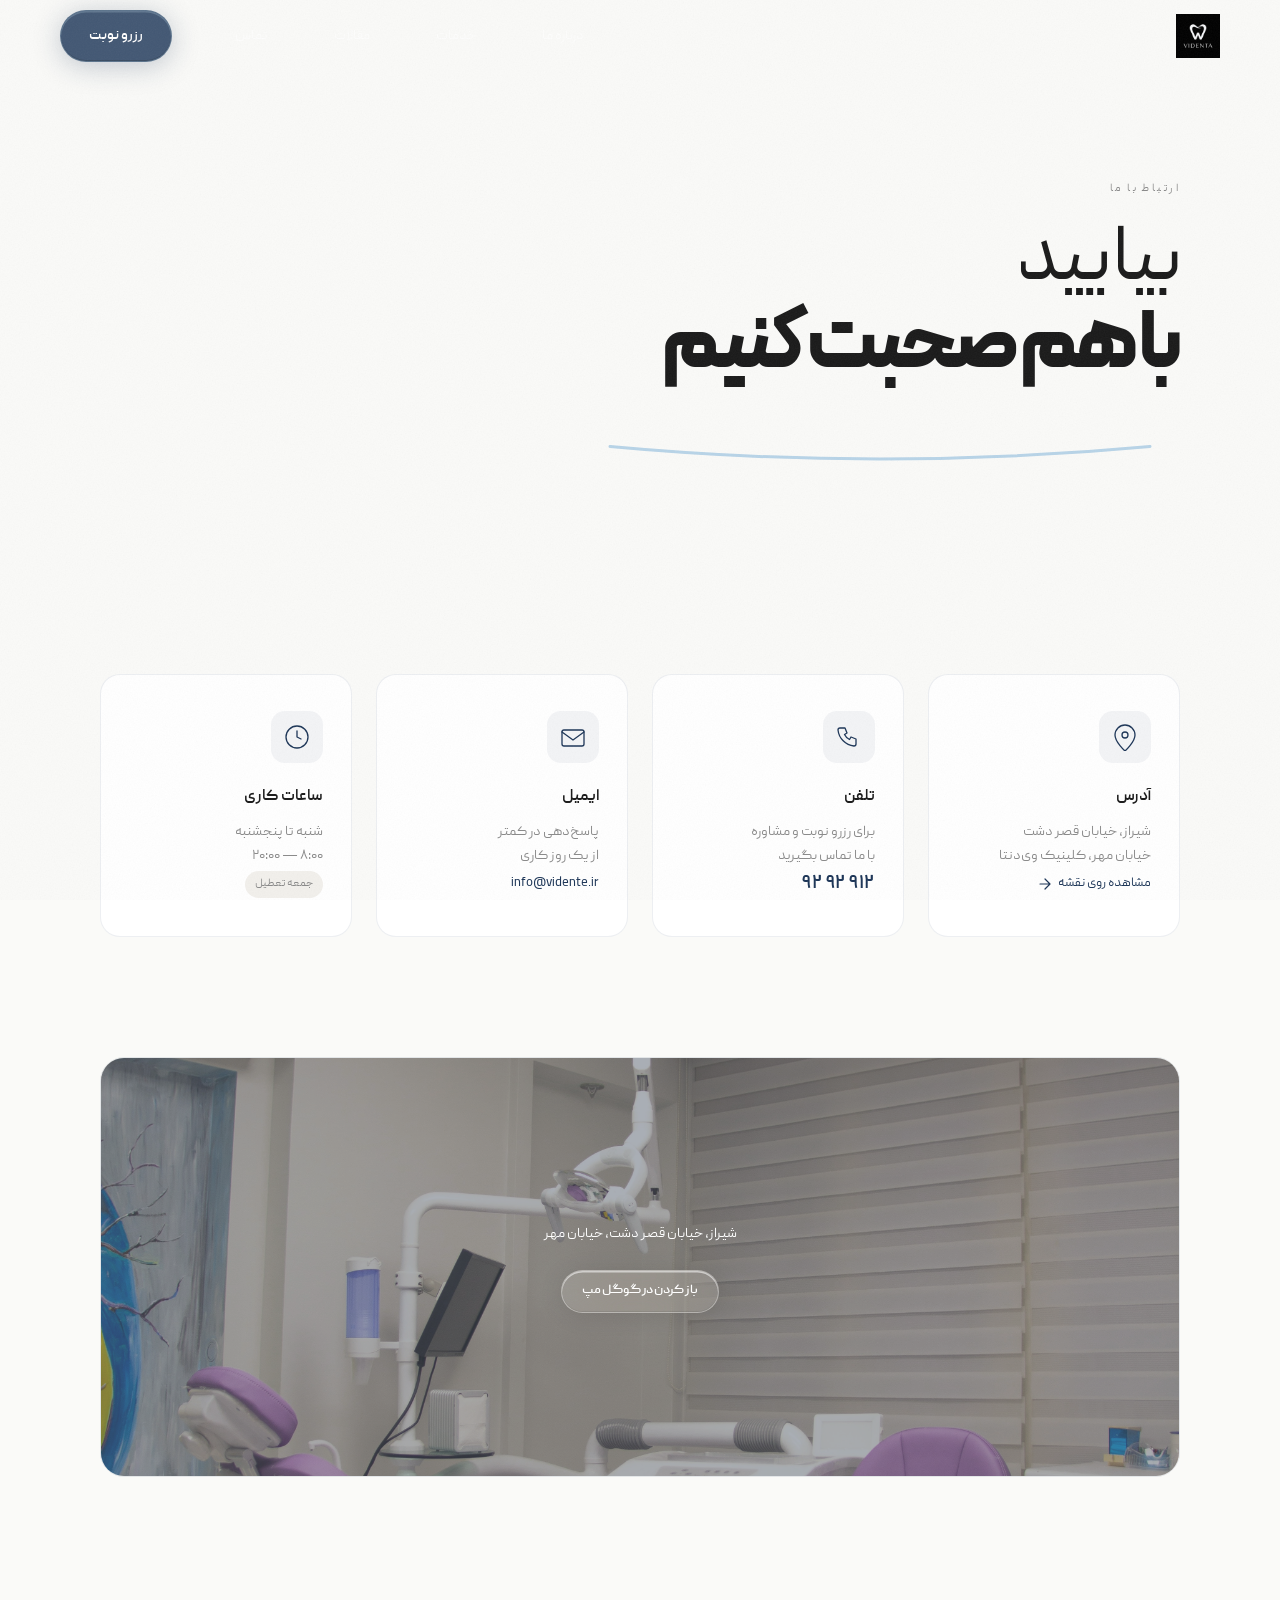
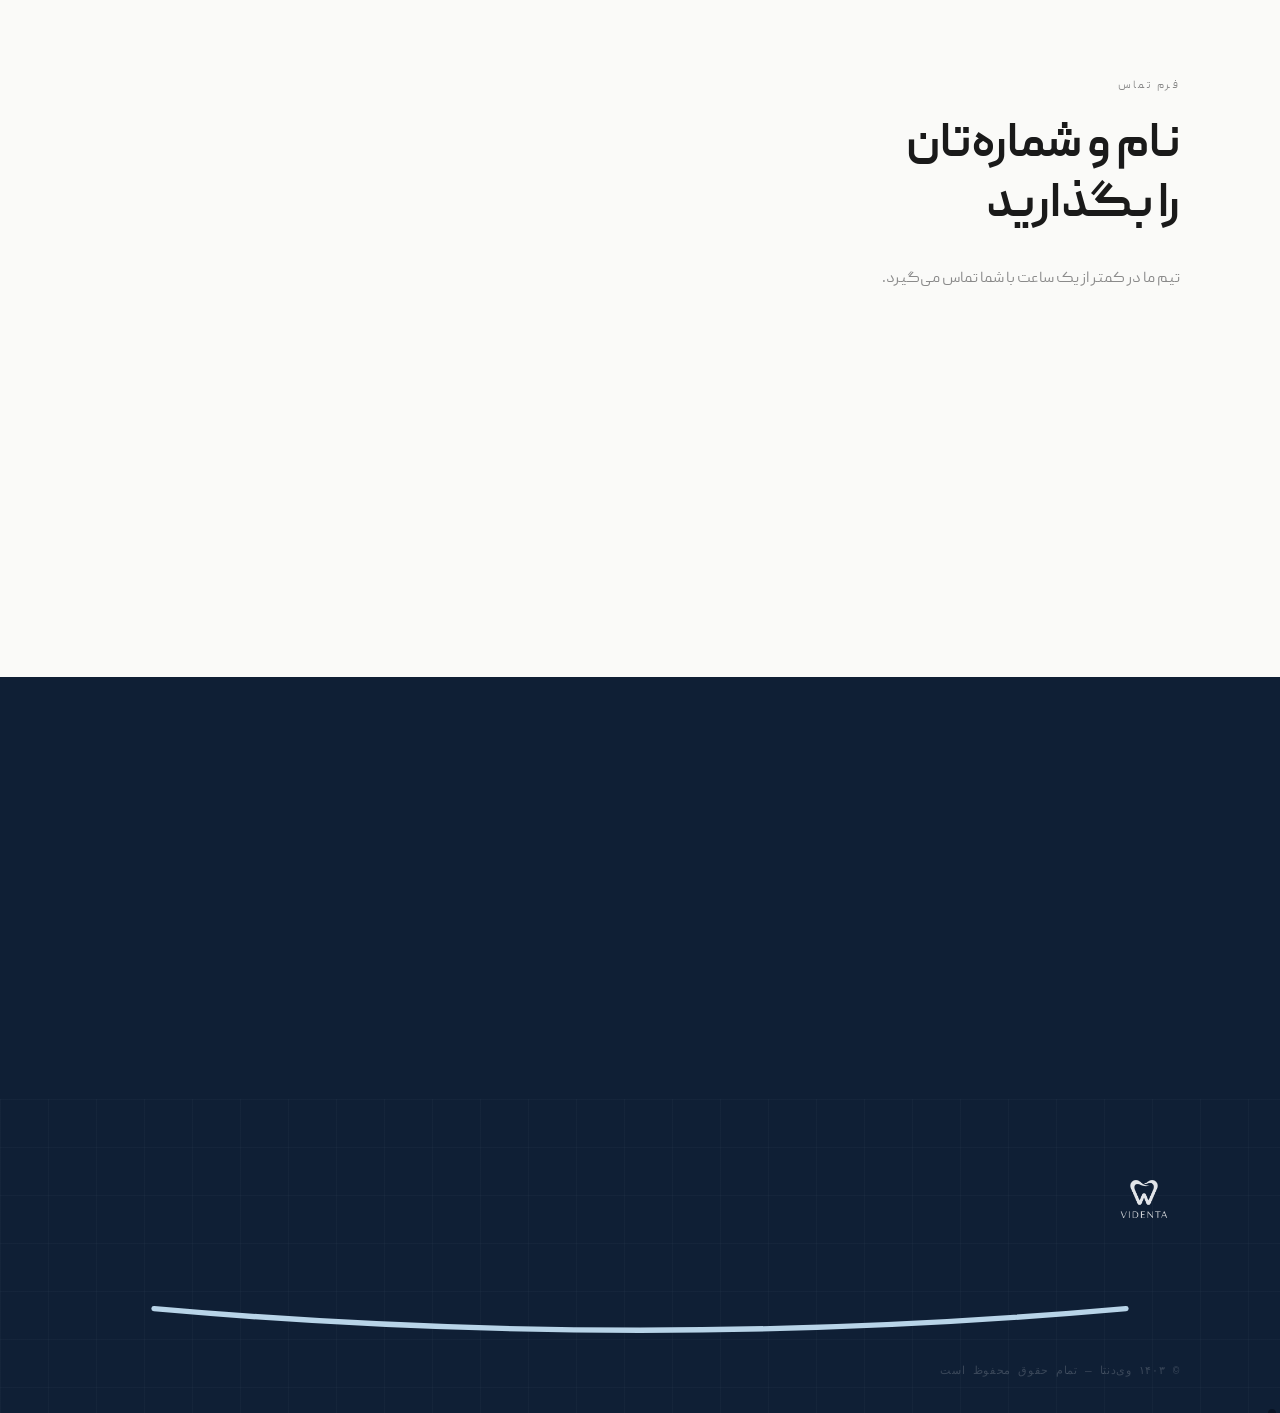
==== contact.html @ 09a025cb "Initial commit: Videnta dental clinic website" ====
<!DOCTYPE html>
<html lang="fa" dir="rtl">
<head>
  <meta charset="UTF-8">
  <meta name="viewport" content="width=device-width, initial-scale=1.0">
  <title>تماس با ما — وی‌دنتا</title>
  <meta name="description" content="تماس با کلینیک دندانپزشکی وی‌دنتا — رزرو نوبت، آدرس و ساعات کاری">
  <link rel="stylesheet" href="css/fonts.css">
  <link rel="stylesheet" href="css/style.css">
  <link rel="stylesheet" href="css/contact.css">
  <link rel="stylesheet" href="css/glass.css">
</head>
<body>

  <!-- Grain -->
  <div class="grain" aria-hidden="true">
    <svg xmlns="http://www.w3.org/2000/svg" width="100%" height="100%">
      <filter id="grain-filter">
        <feTurbulence type="fractalNoise" baseFrequency="0.72" numOctaves="4" stitchTiles="stitch"/>
        <feColorMatrix type="saturate" values="0"/>
      </filter>
      <rect width="100%" height="100%" filter="url(#grain-filter)" opacity="0.05"/>
    </svg>
  </div>

  <div class="scroll-progress" id="scrollProgress"></div>

  <!-- ═══════════════ NAVBAR ═══════════════ -->
  <nav class="navbar" id="navbar">
    <div class="nav-inner">
      <a href="index.html" class="nav-logo">
        <img src="assets/images/logo/logo.jpg" alt="VIDENTA" class="nav-logo-img">
      </a>
      <ul class="nav-links" id="navLinks">
        <li><a href="index.html#about"    class="nav-link">درباره ما</a></li>
        <li><a href="index.html#services" class="nav-link">خدمات</a></li>
        <li><a href="index.html#articles" class="nav-link">مقالات</a></li>
        <li><a href="contact.html"        class="nav-link active">تماس</a></li>
      </ul>
      <a href="contact.html" class="nav-cta glass-btn glass-btn-navy magnetic">رزرو نوبت</a>
      <button class="hamburger" id="hamburger" aria-label="باز کردن منو" aria-expanded="false">
        <span></span><span></span><span></span>
      </button>
    </div>
  </nav>
  <div class="mobile-overlay" id="mobileOverlay"></div>

  <!-- ═══════════════ CONTACT HERO ═══════════════ -->
  <section class="contact-hero">
    <div class="container">
      <div class="contact-hero-inner">
        <span class="eyebrow">ارتباط با ما</span>
        <h1 class="contact-h1">
          <span class="title-thin">بیایید</span>
          <span class="title-bold">با هم صحبت کنیم</span>
        </h1>
        <svg class="smile-curve" viewBox="0 0 240 22" xmlns="http://www.w3.org/2000/svg">
          <path d="M 12 11 Q 120 21 228 11" stroke="#B8D4E8" stroke-width="1.2" fill="none" stroke-linecap="round"/>
        </svg>
      </div>
    </div>
  </section>

  <!-- ═══════════════ CONTACT CARDS ═══════════════ -->
  <section class="contact-cards section-pad">
    <div class="container">
      <div class="cards-grid">

        <div class="info-card reveal">
          <div class="card-icon">
            <svg width="28" height="28" viewBox="0 0 28 28" fill="none">
              <path d="M14 2C8.477 2 4 6.477 4 12c0 7 10 16 10 16s10-9 10-16c0-5.523-4.477-10-10-10z" stroke="#1C3557" stroke-width="1.3" fill="none"/>
              <circle cx="14" cy="12" r="3" stroke="#1C3557" stroke-width="1.3" fill="none"/>
            </svg>
          </div>
          <h3 class="card-title">آدرس</h3>
          <p class="card-text">شیراز، خیابان قصر دشت<br>خیابان مهر، کلینیک وی‌دنتا</p>
          <a href="https://maps.google.com" target="_blank" rel="noopener" class="card-link">
            مشاهده روی نقشه
            <svg width="14" height="14" viewBox="0 0 14 14" fill="none">
              <path d="M2 7H12M7 2L12 7L7 12" stroke="currentColor" stroke-width="1.2" stroke-linecap="round" stroke-linejoin="round"/>
            </svg>
          </a>
        </div>

        <div class="info-card reveal" style="--delay: 80ms">
          <div class="card-icon">
            <svg width="28" height="28" viewBox="0 0 28 28" fill="none">
              <path d="M5 5h5l2 5-2.5 1.5a11 11 0 005 5L16 14l5 2v5a2 2 0 01-2 2A18 18 0 013 7a2 2 0 012-2z" stroke="#1C3557" stroke-width="1.3" fill="none" stroke-linejoin="round"/>
            </svg>
          </div>
          <h3 class="card-title">تلفن</h3>
          <p class="card-text">برای رزرو نوبت و مشاوره<br>با ما تماس بگیرید</p>
          <a href="tel:+989129292" class="card-link phone-link">۹۱۲ ۹۲ ۹۲</a>
        </div>

        <div class="info-card reveal" style="--delay: 160ms">
          <div class="card-icon">
            <svg width="28" height="28" viewBox="0 0 28 28" fill="none">
              <rect x="3" y="7" width="22" height="16" rx="2" stroke="#1C3557" stroke-width="1.3" fill="none"/>
              <path d="M3 9l11 8 11-8" stroke="#1C3557" stroke-width="1.3" stroke-linecap="round"/>
            </svg>
          </div>
          <h3 class="card-title">ایمیل</h3>
          <p class="card-text">پاسخ‌دهی در کمتر<br>از یک روز کاری</p>
          <a href="mailto:info@vidente.ir" class="card-link">info@vidente.ir</a>
        </div>

        <div class="info-card reveal" style="--delay: 240ms">
          <div class="card-icon">
            <svg width="28" height="28" viewBox="0 0 28 28" fill="none">
              <circle cx="14" cy="14" r="11" stroke="#1C3557" stroke-width="1.3" fill="none"/>
              <path d="M14 8v6l4 2" stroke="#1C3557" stroke-width="1.3" stroke-linecap="round" stroke-linejoin="round"/>
            </svg>
          </div>
          <h3 class="card-title">ساعات کاری</h3>
          <p class="card-text">شنبه تا پنجشنبه<br>۸:۰۰ — ۲۰:۰۰</p>
          <span class="card-badge">جمعه تعطیل</span>
        </div>

      </div>
    </div>
  </section>

  <!-- ═══════════════ MAP ═══════════════ -->
  <section class="map-section">
    <div class="container">
      <div class="map-wrap reveal">
        <!-- Replace with actual Google Maps embed iframe -->
        <div class="map-placeholder" style="position:relative; padding:0; overflow:hidden;">
          <img src="assets/images/clinic/ozkan-guner-0gI0IXURDgo-unsplash.jpg"
               alt="کلینیک وی‌دنتا"
               style="width:100%;height:100%;object-fit:cover;opacity:0.75;">
          <div style="position:absolute;inset:0;display:flex;flex-direction:column;align-items:center;justify-content:center;gap:16px;background:rgba(15,31,53,0.35);">
            <span style="color:white;font-size:14px;font-family:var(--font)">شیراز، خیابان قصر دشت، خیابان مهر</span>
            <a href="https://maps.google.com" target="_blank" rel="noopener" class="map-btn glass-btn glass-btn-sm">باز کردن در گوگل مپ</a>
          </div>
        </div>
      </div>
    </div>
  </section>

  <!-- ═══════════════ CONTACT FORM ═══════════════ -->
  <section class="contact-form-section section-pad">
    <div class="container">
      <div class="cf-inner">

        <div class="cf-text reveal">
          <span class="eyebrow">فرم تماس</span>
          <h2 class="section-title">نام و شماره‌تان<br>را بگذارید</h2>
          <p>تیم ما در کمتر از یک ساعت با شما تماس می‌گیرد.</p>
        </div>

        <form class="cf-form reveal" style="--delay: 120ms" id="contactForm">
          <div class="form-row">
            <div class="form-group">
              <label for="fname">نام</label>
              <input type="text" id="fname" name="name" placeholder="نام شما" required>
            </div>
            <div class="form-group">
              <label for="fphone">شماره تماس</label>
              <input type="tel" id="fphone" name="phone" placeholder="۰۹۱۲ ..." required dir="ltr">
            </div>
          </div>
          <div class="form-group">
            <label for="fservice">خدمت مورد نظر</label>
            <select id="fservice" name="service">
              <option value="">انتخاب کنید...</option>
              <option>ایمپلنت دندان</option>
              <option>ارتودنسی</option>
              <option>لمینت و کامپوزیت</option>
              <option>سفیدکردن دندان</option>
              <option>دندانپزشکی عمومی</option>
              <option>دندانپزشکی اطفال</option>
              <option>سایر</option>
            </select>
          </div>
          <div class="form-group">
            <label for="fmessage">پیام (اختیاری)</label>
            <textarea id="fmessage" name="message" rows="3" placeholder="هر سوالی دارید بنویسید..."></textarea>
          </div>
          <button type="submit" class="form-submit glass-btn glass-btn-navy">ارسال و دریافت مشاوره</button>
          <p class="form-success" id="cfSuccess" style="display:none">✓ پیام شما دریافت شد! به زودی با شما تماس می‌گیریم.</p>
        </form>

      </div>
    </div>
  </section>

  <!-- ═══════════════ BOOK CTA ═══════════════ -->
  <section class="book-cta dark-section">
    <div class="container">
      <div class="book-inner reveal-light">
        <h2 class="section-title light">آماده‌اید؟</h2>
        <p style="color: rgba(255,255,255,0.5)">همین امروز نوبت خود را رزرو کنید</p>
        <a href="tel:+989129292" class="btn-primary magnetic" style="margin-top: 36px">
          <svg width="16" height="16" viewBox="0 0 16 16" fill="none">
            <path d="M3 3h2.5l1 2.5-1.5.9a8 8 0 003.6 3.6l.9-1.5L12 9.5V12a1 1 0 01-1 1A9 9 0 012 4a1 1 0 011-1z" stroke="currentColor" stroke-width="1.1" fill="none"/>
          </svg>
          تماس و رزرو نوبت
        </a>
      </div>
    </div>
  </section>

  <!-- ═══════════════ FOOTER ═══════════════ -->
  <footer class="footer">
    <div class="container">
      <div class="footer-inner">
        <a href="index.html" class="footer-logo">
          <img src="assets/images/logo/logo.jpg" alt="VIDENTA" class="footer-logo-img">
        </a>
        <svg class="smile-curve footer-smile" viewBox="0 0 200 18" xmlns="http://www.w3.org/2000/svg">
          <path d="M 10 9 Q 100 17 190 9" stroke="#B8D4E8" stroke-width="1" fill="none" stroke-linecap="round"/>
        </svg>
        <span class="footer-copy">© ۱۴۰۳ وی‌دنتا — تمام حقوق محفوظ است</span>
      </div>
    </div>
  </footer>

  <script src="js/app.js"></script>
  <script>
    document.getElementById('contactForm')?.addEventListener('submit', function(e) {
      e.preventDefault();
      const btn = this.querySelector('.form-submit');
      btn.textContent = 'در حال ارسال...';
      btn.disabled = true;
      setTimeout(() => {
        this.reset();
        document.getElementById('cfSuccess').style.display = 'block';
        btn.textContent = 'ارسال و دریافت مشاوره';
        btn.disabled = false;
        setTimeout(() => { document.getElementById('cfSuccess').style.display = 'none'; }, 6000);
      }, 800);
    });
  </script>
</body>
</html>
---- css/fonts.css ----
/* ═══════════════════════════════════════════════════
   Peyda Font — Self Hosted
   ═══════════════════════════════════════════════════ */

@font-face {
  font-family: 'Peyda';
  src: url('../assets/fonts/Peyda/PeydaWeb-Regular.woff') format('woff');
  font-weight: 400;
  font-style: normal;
  font-display: swap;
}

@font-face {
  font-family: 'Peyda';
  src: url('../assets/fonts/Peyda/PeydaWeb-SemiBold.woff') format('woff');
  font-weight: 600;
  font-style: normal;
  font-display: swap;
}

@font-face {
  font-family: 'Peyda';
  src: url('../assets/fonts/Peyda/PeydaWeb-Bold.woff') format('woff');
  font-weight: 700;
  font-style: normal;
  font-display: swap;
}

@font-face {
  font-family: 'Peyda';
  src: url('../assets/fonts/Peyda/PeydaWeb-Black.woff') format('woff');
  font-weight: 900;
  font-style: normal;
  font-display: swap;
}
---- css/style.css ----
/* ═══════════════════════════════════════════════════
   وی‌دنتا — Design System
   ═══════════════════════════════════════════════════ */

:root {
  --bg:          #FAFAF8;
  --surface:     #F2F0EC;
  --cream:       #E8E0D5;
  --navy:        #1C3557;
  --navy-dark:   #0F1F35;
  --misty:       #B8D4E8;
  --text:        #1A1A1A;
  --muted:       #8A8A8A;
  --white:       #FFFFFF;

  --font:        'Peyda', sans-serif;

  --container:   1160px;
  --pad-section: 120px;
  --pad-mobile:  64px;

  --ease:        cubic-bezier(0.16, 1, 0.3, 1);
  --ease-out:    cubic-bezier(0.22, 1, 0.36, 1);
  --dur:         700ms;
}

/* ─── Reset ─── */
*, *::before, *::after { box-sizing: border-box; margin: 0; padding: 0; }
html { scroll-behavior: smooth; font-size: 16px; }
body {
  font-family: var(--font);
  background: var(--bg);
  color: var(--text);
  line-height: 1.75;
  overflow-x: hidden;
  -webkit-font-smoothing: antialiased;
}
a { text-decoration: none; color: inherit; }
img, video { display: block; max-width: 100%; }
ul { list-style: none; }

/* ─── Grain ─── */
.grain {
  position: fixed;
  inset: 0;
  pointer-events: none;
  z-index: 9990;
}
.grain svg { width: 100%; height: 100%; }

/* ─── Scroll Progress ─── */
.scroll-progress {
  position: fixed;
  top: 0;
  right: 0;
  height: 2px;
  background: var(--misty);
  width: 0%;
  z-index: 9999;
  transition: width 0.1s linear;
}

/* ─── Container ─── */
.container {
  max-width: var(--container);
  margin: 0 auto;
  padding: 0 40px;
}
.section-pad { padding: var(--pad-section) 0; }

/* ─── Typography helpers ─── */
.eyebrow {
  display: block;
  font-size: 11px;
  font-weight: 500;
  letter-spacing: 0.22em;
  color: var(--muted);
  text-transform: uppercase;
  margin-bottom: 20px;
}
.eyebrow.light { color: rgba(255,255,255,0.45); }

.section-title {
  font-size: clamp(32px, 4vw, 48px);
  font-weight: 700;
  line-height: 1.25;
  color: var(--text);
  margin-bottom: 28px;
}
.section-title.light { color: var(--white); }

p {
  font-size: 16px;
  color: var(--muted);
  line-height: 1.85;
  margin-bottom: 16px;
}
p:last-of-type { margin-bottom: 0; }

/* ─── Text Link ─── */
.text-link {
  display: inline-flex;
  align-items: center;
  gap: 8px;
  font-size: 14px;
  font-weight: 500;
  color: var(--navy);
  margin-top: 32px;
  transition: gap 0.3s var(--ease);
}
.text-link:hover { gap: 14px; }

/* ─── Buttons — now glass-based ─── */
.btn-primary {
  display: inline-flex;
  align-items: center;
  gap: 8px;
  margin-top: 36px;
  /* glass-btn + glass-btn-navy applied in HTML */
}

/* ─── Magnetic (set via JS) ─── */
.magnetic { display: inline-block; }

/* ─── Smile Curve ─── */
.smile-curve { display: block; }

/* ═══════════════════════════════════════════════════
   NAVBAR
   ═══════════════════════════════════════════════════ */
.navbar {
  position: fixed;
  top: 0;
  right: 0;
  left: 0;
  z-index: 1000;
  padding: 0 40px;
  height: 72px;
  display: flex;
  align-items: center;
  transition: background 0.4s var(--ease), box-shadow 0.4s var(--ease);
}
.navbar.scrolled {
  background: rgba(250, 250, 248, 0.88);
  backdrop-filter: blur(20px);
  -webkit-backdrop-filter: blur(20px);
  box-shadow: 0 1px 0 rgba(28, 53, 87, 0.08);
}

.nav-inner {
  width: 100%;
  max-width: var(--container);
  margin: 0 auto;
  display: flex;
  align-items: center;
  gap: 48px;
}

.nav-logo {
  display: flex;
  align-items: center;
  flex-shrink: 0;
}

.nav-logo-img {
  height: 44px;
  width: auto;
  display: block;
  /* Dark hero: invert → white logo, screen → removes black bg */
  filter: invert(1);
  mix-blend-mode: screen;
  transition: filter 0.35s ease, transform 0.35s ease;
}
.navbar.scrolled .nav-logo-img {
  filter: none;
  mix-blend-mode: multiply; /* white JPG bg disappears on light page bg */
}
.nav-logo:hover .nav-logo-img {
  transform: scale(1.04);
}

.nav-links {
  display: flex;
  gap: 36px;
  margin-right: auto;
}
.nav-link {
  font-size: 14px;
  font-weight: 400;
  color: var(--muted);
  padding: 7px 14px;
  border-radius: 100px;
  border: 1px solid transparent;
  transition: color 0.25s, background 0.3s var(--ease), border-color 0.3s var(--ease), backdrop-filter 0.3s;
  position: relative;
}

/* Scrolled navbar — light glass */
.navbar.scrolled .nav-link:hover,
.navbar.scrolled .nav-link.active {
  color: var(--navy);
  background: rgba(28,53,87,0.07);
  border-color: rgba(28,53,87,0.12);
}

/* Top navbar (over dark hero) — dark glass */
.navbar:not(.scrolled) .nav-link {
  color: rgba(255,255,255,0.65);
}
.navbar:not(.scrolled) .nav-link:hover,
.navbar:not(.scrolled) .nav-link.active {
  color: var(--white);
  background: rgba(255,255,255,0.1);
  border-color: rgba(255,255,255,0.18);
  backdrop-filter: blur(10px);
  -webkit-backdrop-filter: blur(10px);
}

.nav-cta {
  font-size: 13px;
  font-weight: 600;
  padding: 9px 22px;
}
/* Navbar CTA inherits glass-btn + glass-btn-navy (added in HTML) */

/* ─── Hamburger ─── */
.hamburger {
  display: none;
  flex-direction: column;
  gap: 5px;
  background: none;
  border: none;
  cursor: pointer;
  padding: 4px;
  margin-right: auto;
}
.hamburger span {
  display: block;
  width: 24px;
  height: 1.5px;
  background: var(--text);
  transition: transform 0.35s var(--ease), opacity 0.25s;
}
.hamburger.open span:nth-child(1) { transform: translateY(6.5px) rotate(45deg); }
.hamburger.open span:nth-child(2) { opacity: 0; }
.hamburger.open span:nth-child(3) { transform: translateY(-6.5px) rotate(-45deg); }

/* ─── Mobile Nav ─── */
.mobile-overlay {
  position: fixed;
  inset: 0;
  z-index: 900;
  display: none;
}
.mobile-overlay.open {
  display: block;
}

@media (max-width: 768px) {
  .nav-links {
    position: fixed;
    top: 0;
    right: 0;
    bottom: 0;
    width: 280px;
    background: var(--white);
    flex-direction: column;
    justify-content: center;
    align-items: flex-start;
    padding: 48px 40px;
    gap: 28px;
    transform: translateX(100%);
    transition: transform 0.4s var(--ease);
    z-index: 950;
    box-shadow: -8px 0 40px rgba(0,0,0,0.08);
  }
  .nav-links.open { transform: translateX(0); }
  .nav-link { font-size: 18px; color: var(--text); }
  .nav-cta { display: none; }
  .hamburger { display: flex; margin-right: 0; margin-right: auto; }
  .nav-links { margin-right: 0; }
}

/* ═══════════════════════════════════════════════════
   HERO
   ═══════════════════════════════════════════════════ */
.hero {
  position: relative;
  height: 100svh;
  min-height: 600px;
  display: flex;
  align-items: center;
  justify-content: center;
  text-align: center;
  background: linear-gradient(155deg, var(--navy-dark) 0%, var(--navy) 60%, #152944 100%);
  overflow: hidden;
}

.hero-video-wrap {
  position: absolute;
  inset: 0;
  overflow: hidden;
  z-index: 0;
}

.hero-video {
  position: absolute;
  inset: 0;
  width: 100%;
  height: 100%;
  object-fit: cover;
  transition: opacity 0.7s ease;
}
#heroVideoA { opacity: 1; z-index: 1; }
#heroVideoB { opacity: 0; z-index: 1; }

.hero-overlay {
  position: absolute;
  inset: 0;
  background: linear-gradient(to top, rgba(0,0,0,0.55) 0%, transparent 50%);
}

.hero-content {
  position: relative;
  z-index: 2;
  max-width: 760px;
  padding: 0 24px;
}

.hero-eyebrow {
  display: block;
  font-size: 11px;
  font-weight: 500;
  letter-spacing: 0.25em;
  color: rgba(184, 212, 232, 0.8);
  text-transform: uppercase;
  margin-bottom: 32px;
  opacity: 0;
  animation: fadeUp 0.8s var(--ease) 0.3s forwards;
}

.hero-title {
  font-size: clamp(48px, 8vw, 88px);
  line-height: 1.1;
  color: var(--white);
  margin-bottom: 28px;
  opacity: 0;
  animation: fadeUp 0.9s var(--ease) 0.5s forwards;
}
.title-thin {
  display: block;
  font-weight: 200;
  letter-spacing: -0.02em;
}
.title-bold {
  display: block;
  font-weight: 800;
  letter-spacing: -0.03em;
}

.hero-smile {
  width: 260px;
  margin: 0 auto 24px;
  opacity: 0;
  animation: fadeIn 1s var(--ease) 0.9s forwards;
}

.hero-tagline {
  font-size: 16px;
  color: rgba(255,255,255,0.65);
  margin-bottom: 48px;
  font-weight: 300;
  letter-spacing: 0.04em;
  opacity: 0;
  animation: fadeUp 0.8s var(--ease) 1.0s forwards;
}

.hero-scroll-btn {
  display: inline-flex;
  align-items: center;
  gap: 10px;
  font-size: 13px;
  opacity: 0;
  animation: fadeIn 0.8s var(--ease) 1.2s forwards;
  /* glass-btn applied in HTML */
}

/* ═══════════════════════════════════════════════════
   ABOUT
   ═══════════════════════════════════════════════════ */
.about-grid {
  display: grid;
  grid-template-columns: 1fr 1fr;
  gap: 80px;
  align-items: center;
}

.about-visual {
  position: relative;
}

.about-img-ring {
  width: 100%;
  aspect-ratio: 4/5;
  border-radius: 240px 240px 160px 160px;
  overflow: hidden;
  background: var(--surface);
  border: 1px solid rgba(184,212,232,0.3);
}

.about-img {
  width: 100%;
  height: 100%;
  object-fit: cover;
  display: block;
}

.img-placeholder {
  width: 100%;
  height: 100%;
  display: flex;
  flex-direction: column;
  align-items: center;
  justify-content: center;
  gap: 12px;
  color: var(--misty);
  font-size: 13px;
}
.img-placeholder.sm {
  aspect-ratio: 16/10;
  border-radius: 12px;
  background: var(--surface);
}

.about-badge {
  position: absolute;
  bottom: -20px;
  left: -24px;
  background: var(--navy);
  color: var(--white);
  border-radius: 20px;
  padding: 20px 28px;
  display: flex;
  align-items: baseline;
  gap: 8px;
  box-shadow: 0 20px 60px rgba(28,53,87,0.25);
}
.badge-num {
  font-size: 40px;
  font-weight: 700;
  line-height: 1;
}
.badge-label {
  font-size: 12px;
  line-height: 1.4;
  color: rgba(255,255,255,0.7);
}

.about-text { padding-right: 24px; }

/* ═══════════════════════════════════════════════════
   SERVICES (Dark Section)
   ═══════════════════════════════════════════════════ */
.dark-section {
  background: var(--navy-dark);
  padding: var(--pad-section) 0;
}

.services-header {
  text-align: center;
  margin-bottom: 72px;
}

.services-big-title {
  font-size: clamp(56px, 9vw, 112px);
  font-weight: 800;
  color: var(--white);
  line-height: 1;
  letter-spacing: -0.03em;
  opacity: 0.92;
}

.services-grid {
  display: grid;
  grid-template-columns: repeat(3, 1fr);
  gap: 20px;
}

.service-card {
  display: block;
  padding: 48px 32px 40px;
  background: rgba(255,255,255,0.04);
  border: 1px solid rgba(255,255,255,0.08);
  border-radius: 20px;
  transition: background 0.35s var(--ease), border-color 0.35s var(--ease), transform 0.4s var(--ease);
  cursor: pointer;
  text-decoration: none;
  text-align: center;
}
.service-card:hover {
  background: rgba(255,255,255,0.08);
  border-color: rgba(184,212,232,0.25);
  transform: translateY(-4px);
}

.service-num { display: none; }

.service-name {
  font-size: clamp(22px, 2.4vw, 30px);
  font-weight: 700;
  color: var(--white);
  margin-bottom: 16px;
  line-height: 1.3;
  letter-spacing: -0.01em;
}

.service-desc {
  font-size: 14px;
  color: rgba(255,255,255,0.38);
  line-height: 1.8;
  margin-bottom: 24px;
  min-height: 72px; /* prevents layout jump during typewriter */
  transition: color 0.3s;
}
.service-card:hover .service-desc {
  color: rgba(255,255,255,0.55);
}

.service-cta {
  display: inline-block;
  font-size: 12px;
  font-weight: 500;
  color: var(--misty);
  opacity: 0;
  transform: translateY(6px);
  transition: opacity 0.3s var(--ease), transform 0.35s var(--ease);
}
.service-card:hover .service-cta {
  opacity: 1;
  transform: translateY(0);
}

/* ═══════════════════════════════════════════════════
   ARTICLES
   ═══════════════════════════════════════════════════ */
.cream-section { background: var(--cream); }

.section-header {
  margin-bottom: 56px;
}

.articles-grid {
  display: grid;
  grid-template-columns: repeat(3, 1fr);
  gap: 32px;
}

.article-card {
  background: var(--white);
  border-radius: 20px;
  overflow: hidden;
  transition: transform 0.4s var(--ease), box-shadow 0.4s var(--ease);
  cursor: pointer;
}
.article-card:hover {
  transform: translateY(-6px);
  box-shadow: 0 24px 60px rgba(28,53,87,0.12);
}

.article-img {
  overflow: hidden;
  height: 200px;
  background: var(--surface);
}
.article-img img {
  width: 100%;
  height: 100%;
  object-fit: cover;
  display: block;
  transition: transform 0.5s var(--ease);
}
.article-card:hover .article-img img {
  transform: scale(1.05);
}

.article-body {
  padding: 28px;
}

.article-tag {
  display: inline-block;
  font-size: 10px;
  font-weight: 600;
  letter-spacing: 0.2em;
  text-transform: uppercase;
  color: var(--navy);
  background: rgba(28,53,87,0.07);
  padding: 4px 10px;
  border-radius: 100px;
  margin-bottom: 14px;
}

.article-title {
  font-size: 15px;
  font-weight: 600;
  line-height: 1.55;
  color: var(--text);
  margin-bottom: 16px;
}

.article-date {
  font-size: 12px;
  color: var(--muted);
}

/* ═══════════════════════════════════════════════════
   CONTACT STRIP
   ═══════════════════════════════════════════════════ */
.contact-details {
  padding-top: 32px;
}

.detail-item { padding: 24px 0; }

.detail-sep {
  height: 1px;
  background: rgba(28,53,87,0.1);
}

.detail-label {
  display: block;
  font-size: 10px;
  font-weight: 600;
  letter-spacing: 0.2em;
  text-transform: uppercase;
  color: var(--muted);
  margin-bottom: 8px;
}

.detail-value {
  font-size: 16px;
  font-weight: 500;
  color: var(--text);
  line-height: 1.6;
  display: block;
}
a.detail-value:hover { color: var(--navy); }

/* ─── Contact Section Layout (index) ─── */
.contact-inner {
  display: grid;
  grid-template-columns: 1fr 1.1fr;
  gap: 64px;
  align-items: start;
}

.contact-left { display: flex; flex-direction: column; gap: 0; }

/* Quick Form Card */
.contact-form-card {
  background: var(--navy-dark);
  border-radius: 24px;
  padding: 44px 40px;
  align-self: center;
}

.form-card-lead {
  font-size: 15px;
  color: rgba(255,255,255,0.6);
  margin-bottom: 28px;
  line-height: 1.65;
}

.quick-form { display: flex; flex-direction: column; gap: 14px; }

.quick-form-row {
  display: grid;
  grid-template-columns: 1fr 1fr;
  gap: 12px;
}

.quick-form input {
  font-family: var(--font);
  font-size: 14px;
  padding: 13px 16px;
  background: rgba(255,255,255,0.07);
  border: 1px solid rgba(255,255,255,0.1);
  border-radius: 12px;
  color: var(--white);
  outline: none;
  width: 100%;
  transition: border-color 0.25s, background 0.25s;
  text-align: right;
}
.quick-form input[dir="ltr"] { text-align: left; }
.quick-form input::placeholder { color: rgba(255,255,255,0.3); }
.quick-form input:focus {
  border-color: var(--misty);
  background: rgba(255,255,255,0.1);
}

.quick-submit {
  display: flex;
  align-items: center;
  justify-content: center;
  gap: 10px;
  border-radius: 12px !important;
  width: 100%;
  /* glass-btn + glass-btn-misty applied in HTML */
}

.quick-success {
  font-size: 13px;
  color: #7EE8A2;
  text-align: center;
}

/* ═══════════════════════════════════════════════════
   FOOTER — Neo Minimal
   ═══════════════════════════════════════════════════ */
.footer {
  background: var(--navy-dark);
  padding: 64px 0 28px;
  position: relative;
  overflow: hidden;
}
.footer::before {
  content: '';
  position: absolute;
  inset: 0;
  background-image:
    linear-gradient(rgba(184,212,232,0.03) 1px, transparent 1px),
    linear-gradient(90deg, rgba(184,212,232,0.03) 1px, transparent 1px);
  background-size: 48px 48px;
  pointer-events: none;
}

/* Top row */
.footer-top-row {
  display: flex;
  align-items: flex-end;
  justify-content: space-between;
  padding-bottom: 48px;
  border-bottom: 1px solid rgba(255,255,255,0.07);
  margin-bottom: 36px;
  gap: 32px;
  flex-wrap: wrap;
  position: relative;
}
.footer-brand-col { display: flex; flex-direction: column; }
.footer-logo {
  display: inline-block;
  text-decoration: none;
  margin-bottom: 14px;
}
.footer-logo-img {
  height: 72px;
  width: auto;
  display: block;
  filter: invert(1);
  mix-blend-mode: screen;
  opacity: 0.92;
  transition: opacity 0.3s, transform 0.35s ease;
}
.footer-logo:hover .footer-logo-img { opacity: 1; transform: scale(1.03); }
.footer-tagline {
  font-size: 12px;
  color: rgba(255,255,255,0.28);
  letter-spacing: 0.12em;
  margin: 0;
  font-family: monospace;
}
.footer-cta-col { text-align: left; }
.footer-cta-label {
  display: block;
  font-size: 10px;
  letter-spacing: 0.25em;
  text-transform: uppercase;
  color: rgba(255,255,255,0.28);
  margin-bottom: 10px;
  font-family: monospace;
}
.footer-phone {
  display: block;
  font-size: clamp(22px, 3vw, 34px);
  font-weight: 700;
  color: var(--white);
  text-decoration: none;
  letter-spacing: -0.02em;
  transition: color 0.25s;
  line-height: 1;
}
.footer-phone:hover { color: var(--misty); }

/* Nav row */
.footer-nav-row {
  display: flex;
  align-items: center;
  justify-content: space-between;
  padding-bottom: 36px;
  border-bottom: 1px solid rgba(255,255,255,0.07);
  margin-bottom: 28px;
  gap: 24px;
  flex-wrap: wrap;
  position: relative;
}
.footer-nav { display: flex; gap: 28px; flex-wrap: wrap; }
.footer-nav a {
  font-size: 13px;
  color: rgba(255,255,255,0.42);
  text-decoration: none;
  transition: color 0.25s;
  position: relative;
}
.footer-nav a::after {
  content: '';
  position: absolute;
  bottom: -3px;
  left: 0; right: 0;
  height: 1px;
  background: var(--misty);
  transform: scaleX(0);
  transform-origin: right;
  transition: transform 0.3s var(--ease);
}
.footer-nav a:hover { color: var(--white); }
.footer-nav a:hover::after { transform: scaleX(1); transform-origin: left; }

.footer-socials { display: flex; gap: 10px; }
.social-icon-btn {
  width: 36px;
  height: 36px;
  border-radius: 50%;
  border: 1px solid rgba(255,255,255,0.1);
  display: flex;
  align-items: center;
  justify-content: center;
  color: rgba(255,255,255,0.4);
  text-decoration: none;
  transition: border-color 0.25s, color 0.25s, background 0.25s, transform 0.3s var(--ease);
}
.social-icon-btn:hover {
  border-color: var(--misty);
  color: var(--misty);
  background: rgba(184,212,232,0.08);
  transform: translateY(-3px);
}

/* Bottom row */
.footer-bottom-row {
  display: flex;
  align-items: center;
  justify-content: space-between;
  gap: 16px;
  flex-wrap: wrap;
  position: relative;
}
.footer-address {
  font-size: 14px;
  color: rgba(184, 212, 232, 0.75);
  font-family: monospace;
  letter-spacing: 0.06em;
}
.footer-copy {
  font-size: 11px;
  color: rgba(255,255,255,0.18);
  letter-spacing: 0.06em;
  font-family: monospace;
}

/* Compat for service pages */
.footer-top { display: grid; grid-template-columns: 1.4fr 1fr 1fr 1fr; gap: 40px; padding-bottom: 48px; border-bottom: 1px solid rgba(255,255,255,0.07); margin-bottom: 28px; }
.footer-col {}
.footer-heading { font-size: 11px; font-weight: 600; letter-spacing: 0.2em; text-transform: uppercase; color: rgba(255,255,255,0.4); margin-bottom: 16px; }
.footer-links { display: flex; flex-direction: column; gap: 10px; }
.footer-links li a, .footer-links li span { font-size: 13px; color: rgba(255,255,255,0.5); text-decoration: none; transition: color 0.25s; display: block; }
.footer-links li a:hover { color: var(--white); }
.footer-bottom { display: flex; justify-content: center; }
.social-links { display: flex; flex-direction: column; gap: 10px; }
.social-btn { display: flex; align-items: center; gap: 8px; font-size: 13px; color: rgba(255,255,255,0.5); text-decoration: none; transition: color 0.25s; }
.social-btn:hover { color: var(--white); }

/* ═══════════════════════════════════════════════════
   FLOATING WIDGET
   ═══════════════════════════════════════════════════ */
.float-widget {
  position: fixed;
  left: 28px;
  bottom: 28px;
  z-index: 8000;
  display: flex;
  flex-direction: column;
  align-items: flex-start;
  gap: 12px;
}

.float-trigger {
  position: relative;
  width: 60px;
  height: 60px;
  border: none;
  background: none;
  cursor: pointer;
  padding: 0;
  transition: transform 0.4s var(--ease);
}
.float-trigger:hover { transform: scale(1.08); }

.trigger-face {
  display: block;
  width: 60px;
  height: 60px;
  filter: drop-shadow(0 8px 24px rgba(28,53,87,0.4));
}

.trigger-pulse {
  position: absolute;
  inset: -4px;
  border-radius: 50%;
  border: 2px solid rgba(28,53,87,0.4);
  animation: pulse-ring 2.5s ease-out infinite;
}

@keyframes pulse-ring {
  0%   { transform: scale(0.95); opacity: 0.8; }
  70%  { transform: scale(1.25); opacity: 0; }
  100% { transform: scale(1.25); opacity: 0; }
}

/* Panel */
.float-panel {
  width: 300px;
  background: var(--white);
  border-radius: 20px;
  box-shadow: 0 24px 60px rgba(28,53,87,0.18);
  overflow: hidden;
  transform-origin: bottom left;
  transform: scale(0.85) translateY(12px);
  opacity: 0;
  pointer-events: none;
  transition: transform 0.4s var(--ease), opacity 0.35s var(--ease);
}
.float-panel.open {
  transform: scale(1) translateY(0);
  opacity: 1;
  pointer-events: all;
}

.float-panel-header {
  display: flex;
  align-items: center;
  gap: 12px;
  padding: 18px 20px;
  background: var(--navy);
}
.float-panel-avatar {
  flex-shrink: 0;
}
.float-panel-name {
  font-size: 14px;
  font-weight: 600;
  color: var(--white);
  margin: 0;
}
.float-panel-status {
  font-size: 11px;
  color: #7EE8A2;
  display: flex;
  align-items: center;
  gap: 4px;
}
.float-panel-status::before {
  content: '';
  display: inline-block;
  width: 6px;
  height: 6px;
  border-radius: 50%;
  background: #7EE8A2;
}
.float-close {
  margin-right: auto;
  background: none;
  border: none;
  color: rgba(255,255,255,0.6);
  cursor: pointer;
  padding: 4px;
  transition: color 0.2s;
  flex-shrink: 0;
}
.float-close:hover { color: var(--white); }

.float-panel-body {
  padding: 20px;
}
.float-greeting {
  font-size: 13px;
  color: var(--muted);
  line-height: 1.7;
  margin-bottom: 16px;
}

.float-form {
  display: flex;
  flex-direction: column;
  gap: 10px;
}
.float-form input {
  font-family: var(--font);
  font-size: 13px;
  padding: 11px 14px;
  border: 1.2px solid rgba(28,53,87,0.12);
  border-radius: 10px;
  color: var(--text);
  background: var(--bg);
  outline: none;
  transition: border-color 0.25s;
  text-align: right;
}
.float-form input[dir="ltr"] { text-align: left; }
.float-form input:focus { border-color: var(--navy); }
.float-form button {
  font-family: var(--font);
  font-size: 13px;
  font-weight: 600;
  padding: 12px;
  background: var(--navy);
  color: var(--white);
  border: none;
  border-radius: 10px;
  cursor: pointer;
  transition: background 0.3s;
}
.float-form button:hover { background: var(--navy-dark); }

.float-success {
  font-size: 13px;
  color: #27ae60;
  text-align: center;
  padding: 12px 0 4px;
  line-height: 1.6;
}

/* ═══════════════════════════════════════════════════
   ANIMATIONS
   ═══════════════════════════════════════════════════ */

/* Keyframes */
@keyframes fadeUp {
  from { opacity: 0; transform: translateY(28px); }
  to   { opacity: 1; transform: translateY(0); }
}
@keyframes fadeIn {
  from { opacity: 0; }
  to   { opacity: 1; }
}

/* ─── Scroll Reveal — spring ease, scale + translateY ─── */
.reveal {
  opacity: 0;
  transform: translateY(40px) scale(0.97);
  transition:
    opacity  0.75s cubic-bezier(0.16, 1, 0.3, 1) var(--delay, 0ms),
    transform 0.75s cubic-bezier(0.16, 1, 0.3, 1) var(--delay, 0ms);
}
.reveal.visible {
  opacity: 1;
  transform: translateY(0) scale(1);
}

/* Dark bg variant */
.reveal-light {
  opacity: 0;
  transform: translateY(32px) scale(0.97);
  transition:
    opacity  0.7s cubic-bezier(0.16, 1, 0.3, 1) var(--delay, 0ms),
    transform 0.7s cubic-bezier(0.16, 1, 0.3, 1) var(--delay, 0ms);
}
.reveal-light.visible {
  opacity: 1;
  transform: translateY(0) scale(1);
}

/* Slide-in from right (for text blocks) */
.reveal-right {
  opacity: 0;
  transform: translateX(32px);
  transition:
    opacity  0.75s cubic-bezier(0.16, 1, 0.3, 1) var(--delay, 0ms),
    transform 0.75s cubic-bezier(0.16, 1, 0.3, 1) var(--delay, 0ms);
}
.reveal-right.visible {
  opacity: 1;
  transform: translateX(0);
}

/* ═══════════════════════════════════════════════════
   RESPONSIVE
   ═══════════════════════════════════════════════════ */
@media (max-width: 1024px) {
  .services-grid { grid-template-columns: repeat(2, 1fr); }
  .footer-top { grid-template-columns: 1fr 1fr; gap: 36px; }
}

@media (max-width: 768px) {
  :root { --pad-section: var(--pad-mobile); }

  .container { padding: 0 24px; }

  .navbar { padding: 0 24px; }
  .nav-inner { gap: 16px; }

  .hero-title { font-size: clamp(40px, 12vw, 60px); }

  .about-grid {
    grid-template-columns: 1fr;
    gap: 48px;
  }
  .about-img-ring {
    border-radius: 160px 160px 120px 120px;
    max-width: 320px;
    margin: 0 auto;
  }
  .about-badge { left: 50%; transform: translateX(-50%); bottom: -16px; }
  .about-text { padding-right: 0; text-align: center; }
  .text-link { justify-content: center; }

  .services-grid { grid-template-columns: 1fr; }
  .service-card { padding: 36px 28px 32px; }

  .stats-grid {
    flex-wrap: wrap;
    gap: 0;
  }
  .stat { flex: 0 0 50%; border-bottom: 1px solid rgba(28,53,87,0.1); }
  .stat-divider { display: none; }

  .articles-grid { grid-template-columns: 1fr; }

  .contact-inner { grid-template-columns: 1fr; gap: 40px; }
  .contact-details { padding-top: 20px; }
  .quick-form-row { grid-template-columns: 1fr; }

  .footer-top-row { flex-direction: column; align-items: flex-start; gap: 24px; }
  .footer-cta-col { text-align: right; }
  .footer-nav-row { flex-direction: column; align-items: flex-start; gap: 20px; }
  .footer-bottom-row { flex-direction: column; gap: 8px; }
  /* compat */
  .footer-top { grid-template-columns: 1fr; gap: 32px; }

  .float-widget { left: 16px; bottom: 16px; }
  .float-panel { width: calc(100vw - 32px); }
}

@media (max-width: 480px) {
  .hero-title { font-size: clamp(36px, 11vw, 52px); }
  .stat { flex: 0 0 100%; }
  .stat-divider { display: none; }
}
---- css/contact.css ----
/* ═══════════════════════════════════════════════════
   صفحه تماس با ما
   ═══════════════════════════════════════════════════ */

/* ─── Hero ─── */
.contact-hero {
  padding: 180px 0 80px;
  background: var(--bg);
}

.contact-hero-inner {
  max-width: 600px;
}

.contact-h1 {
  font-size: clamp(48px, 7vw, 80px);
  line-height: 1.1;
  color: var(--text);
  margin-bottom: 24px;
}

/* ─── Cards Grid ─── */
.cards-grid {
  display: grid;
  grid-template-columns: repeat(4, 1fr);
  gap: 24px;
}

.info-card {
  background: var(--white);
  border: 1px solid rgba(28,53,87,0.08);
  border-radius: 20px;
  padding: 36px 28px;
  transition: transform 0.4s var(--ease), box-shadow 0.4s var(--ease), border-color 0.3s;
}
.info-card:hover {
  transform: translateY(-4px);
  box-shadow: 0 20px 60px rgba(28,53,87,0.09);
  border-color: rgba(28,53,87,0.15);
}

.card-icon {
  width: 52px;
  height: 52px;
  background: rgba(28,53,87,0.05);
  border-radius: 14px;
  display: flex;
  align-items: center;
  justify-content: center;
  margin-bottom: 20px;
}

.card-title {
  font-size: 16px;
  font-weight: 600;
  color: var(--text);
  margin-bottom: 10px;
}

.card-text {
  font-size: 14px;
  color: var(--muted);
  line-height: 1.7;
  margin-bottom: 20px;
}

.card-link {
  display: inline-flex;
  align-items: center;
  gap: 6px;
  font-size: 13px;
  font-weight: 500;
  color: var(--navy);
  transition: gap 0.3s var(--ease);
}
.card-link:hover { gap: 10px; }

.phone-link {
  font-size: 18px;
  font-weight: 700;
  letter-spacing: 0.04em;
}

.card-badge {
  display: inline-block;
  font-size: 11px;
  color: var(--muted);
  background: var(--surface);
  padding: 4px 10px;
  border-radius: 100px;
}

/* ─── Map ─── */
.map-section {
  padding: 0 0 80px;
}

.map-wrap {
  border-radius: 24px;
  overflow: hidden;
  border: 1px solid rgba(28,53,87,0.1);
  height: 420px;
}

.map-wrap iframe {
  width: 100%;
  height: 100%;
  border: none;
}

.map-placeholder {
  width: 100%;
  height: 100%;
  background: var(--surface);
  display: flex;
  flex-direction: column;
  align-items: center;
  justify-content: center;
  gap: 16px;
  color: var(--muted);
  font-size: 14px;
}

.map-btn {
  margin-top: 8px;
  font-size: 13px;
  font-weight: 500;
  color: var(--navy);
  border: 1px solid var(--navy);
  padding: 8px 20px;
  border-radius: 100px;
  transition: background 0.3s var(--ease), color 0.3s;
}
.map-btn:hover {
  background: var(--navy);
  color: var(--white);
}

/* ─── Book CTA ─── */
.book-cta { padding: var(--pad-section) 0; }

.book-inner {
  text-align: center;
  max-width: 480px;
  margin: 0 auto;
}
.book-inner p { margin-bottom: 0; }

/* ─── Contact Form Section ─── */
.cf-inner {
  display: grid;
  grid-template-columns: 1fr 1.4fr;
  gap: 80px;
  align-items: start;
}

.cf-form {
  background: var(--white);
  border: 1px solid rgba(28,53,87,0.09);
  border-radius: 24px;
  padding: 44px;
  box-shadow: 0 20px 60px rgba(28,53,87,0.07);
}

.form-row {
  display: grid;
  grid-template-columns: 1fr 1fr;
  gap: 16px;
}

.form-group {
  margin-bottom: 20px;
}
.form-group label {
  display: block;
  font-size: 12px;
  font-weight: 600;
  letter-spacing: 0.08em;
  color: var(--text);
  margin-bottom: 8px;
}
.form-group input,
.form-group select,
.form-group textarea {
  font-family: var(--font);
  font-size: 14px;
  width: 100%;
  padding: 13px 16px;
  border: 1.2px solid rgba(28,53,87,0.12);
  border-radius: 12px;
  color: var(--text);
  background: var(--bg);
  outline: none;
  transition: border-color 0.25s, box-shadow 0.25s;
  resize: vertical;
  text-align: right;
  appearance: none;
}
.form-group select { cursor: pointer; }
.form-group input[dir="ltr"] { text-align: left; }
.form-group input:focus,
.form-group select:focus,
.form-group textarea:focus {
  border-color: var(--navy);
  box-shadow: 0 0 0 3px rgba(28,53,87,0.08);
}

.form-submit {
  font-family: var(--font);
  font-size: 15px;
  font-weight: 600;
  width: 100%;
  padding: 15px;
  background: var(--navy);
  color: var(--white);
  border: none;
  border-radius: 12px;
  cursor: pointer;
  transition: background 0.3s, transform 0.3s;
}
.form-submit:hover {
  background: var(--navy-dark);
  transform: translateY(-2px);
}

.form-success {
  font-size: 14px;
  color: #27ae60;
  text-align: center;
  margin-top: 16px;
}

/* ─── Responsive ─── */
@media (max-width: 1024px) {
  .cards-grid { grid-template-columns: repeat(2, 1fr); }
}

@media (max-width: 1024px) {
  .cf-inner { grid-template-columns: 1fr; gap: 40px; }
  .form-row { grid-template-columns: 1fr; }
}

@media (max-width: 600px) {
  .cards-grid { grid-template-columns: 1fr; }
  .contact-hero { padding: 140px 0 60px; }
  .map-wrap { height: 300px; }
  .cf-form { padding: 28px 20px; }
}
---- css/glass.css ----
/* ═══════════════════════════════════════════════════
   Liquid Glass Button System
   ═══════════════════════════════════════════════════ */

/* ─── Base Glass ─── */
.glass-btn {
  position: relative;
  display: inline-flex;
  align-items: center;
  justify-content: center;
  gap: 8px;
  padding: 13px 28px;
  border-radius: 100px;
  border: 1px solid rgba(255, 255, 255, 0.32);
  background: rgba(255, 255, 255, 0.14);
  backdrop-filter: blur(28px) saturate(200%);
  -webkit-backdrop-filter: blur(28px) saturate(200%);
  box-shadow:
    0 2px 24px rgba(0, 0, 0, 0.1),
    inset 0 1.5px 0 rgba(255, 255, 255, 0.55),
    inset 0 -1px 0 rgba(0, 0, 0, 0.07);
  color: var(--white);
  font-family: var(--font);
  font-size: 14px;
  font-weight: 600;
  cursor: pointer;
  text-decoration: none;
  overflow: hidden;
  transition: background 0.35s ease, border-color 0.35s ease,
              box-shadow 0.35s ease, transform 0.4s cubic-bezier(0.16,1,0.3,1);
}

/* Shimmer sweep on hover */
.glass-btn::before {
  content: '';
  position: absolute;
  top: 0;
  left: -110%;
  width: 80%;
  height: 100%;
  background: linear-gradient(
    100deg,
    transparent 0%,
    rgba(255, 255, 255, 0.18) 50%,
    transparent 100%
  );
  transform: skewX(-20deg);
  transition: left 0.55s ease;
  pointer-events: none;
}
.glass-btn:hover::before { left: 130%; }

.glass-btn:hover {
  background: rgba(255, 255, 255, 0.22);
  border-color: rgba(255, 255, 255, 0.5);
  transform: translateY(-2px);
  box-shadow:
    0 8px 36px rgba(0, 0, 0, 0.15),
    inset 0 1.5px 0 rgba(255, 255, 255, 0.65),
    inset 0 -1px 0 rgba(0, 0, 0, 0.07);
}

.glass-btn:active {
  transform: translateY(0px) scale(0.98);
}

/* ─── Navy Glass (on light backgrounds) ─── */
.glass-btn-navy {
  background: rgba(28, 53, 87, 0.82);
  border-color: rgba(184, 212, 232, 0.22);
  box-shadow:
    0 4px 28px rgba(28, 53, 87, 0.25),
    inset 0 1.5px 0 rgba(184, 212, 232, 0.25),
    inset 0 -1px 0 rgba(0, 0, 0, 0.15);
  color: var(--white);
  backdrop-filter: blur(20px) saturate(160%);
  -webkit-backdrop-filter: blur(20px) saturate(160%);
}
.glass-btn-navy:hover {
  background: rgba(15, 31, 53, 0.9);
  border-color: rgba(184, 212, 232, 0.4);
  box-shadow:
    0 10px 40px rgba(28, 53, 87, 0.35),
    inset 0 1.5px 0 rgba(184, 212, 232, 0.35),
    inset 0 -1px 0 rgba(0, 0, 0, 0.15);
}

/* ─── Misty Glass (on dark sections — accent) ─── */
.glass-btn-misty {
  background: rgba(184, 212, 232, 0.2);
  border-color: rgba(184, 212, 232, 0.4);
  color: var(--white);
  box-shadow:
    0 4px 24px rgba(184, 212, 232, 0.15),
    inset 0 1.5px 0 rgba(255,255,255,0.3),
    inset 0 -1px 0 rgba(0,0,0,0.08);
}
.glass-btn-misty:hover {
  background: rgba(184, 212, 232, 0.32);
  border-color: rgba(184, 212, 232, 0.6);
  box-shadow:
    0 8px 32px rgba(184, 212, 232, 0.25),
    inset 0 1.5px 0 rgba(255,255,255,0.45),
    inset 0 -1px 0 rgba(0,0,0,0.08);
}

/* ─── Ghost (outline only — for secondary actions) ─── */
.glass-btn-ghost {
  background: transparent;
  border-color: rgba(28, 53, 87, 0.2);
  color: var(--navy);
  backdrop-filter: none;
  -webkit-backdrop-filter: none;
  box-shadow: none;
}
.glass-btn-ghost:hover {
  background: rgba(28, 53, 87, 0.06);
  border-color: rgba(28, 53, 87, 0.35);
  box-shadow: none;
  transform: translateY(-1px);
}
.glass-btn-ghost::before { display: none; }

/* ─── Sizes ─── */
.glass-btn-sm {
  padding: 9px 20px;
  font-size: 13px;
}
.glass-btn-lg {
  padding: 16px 36px;
  font-size: 15px;
}
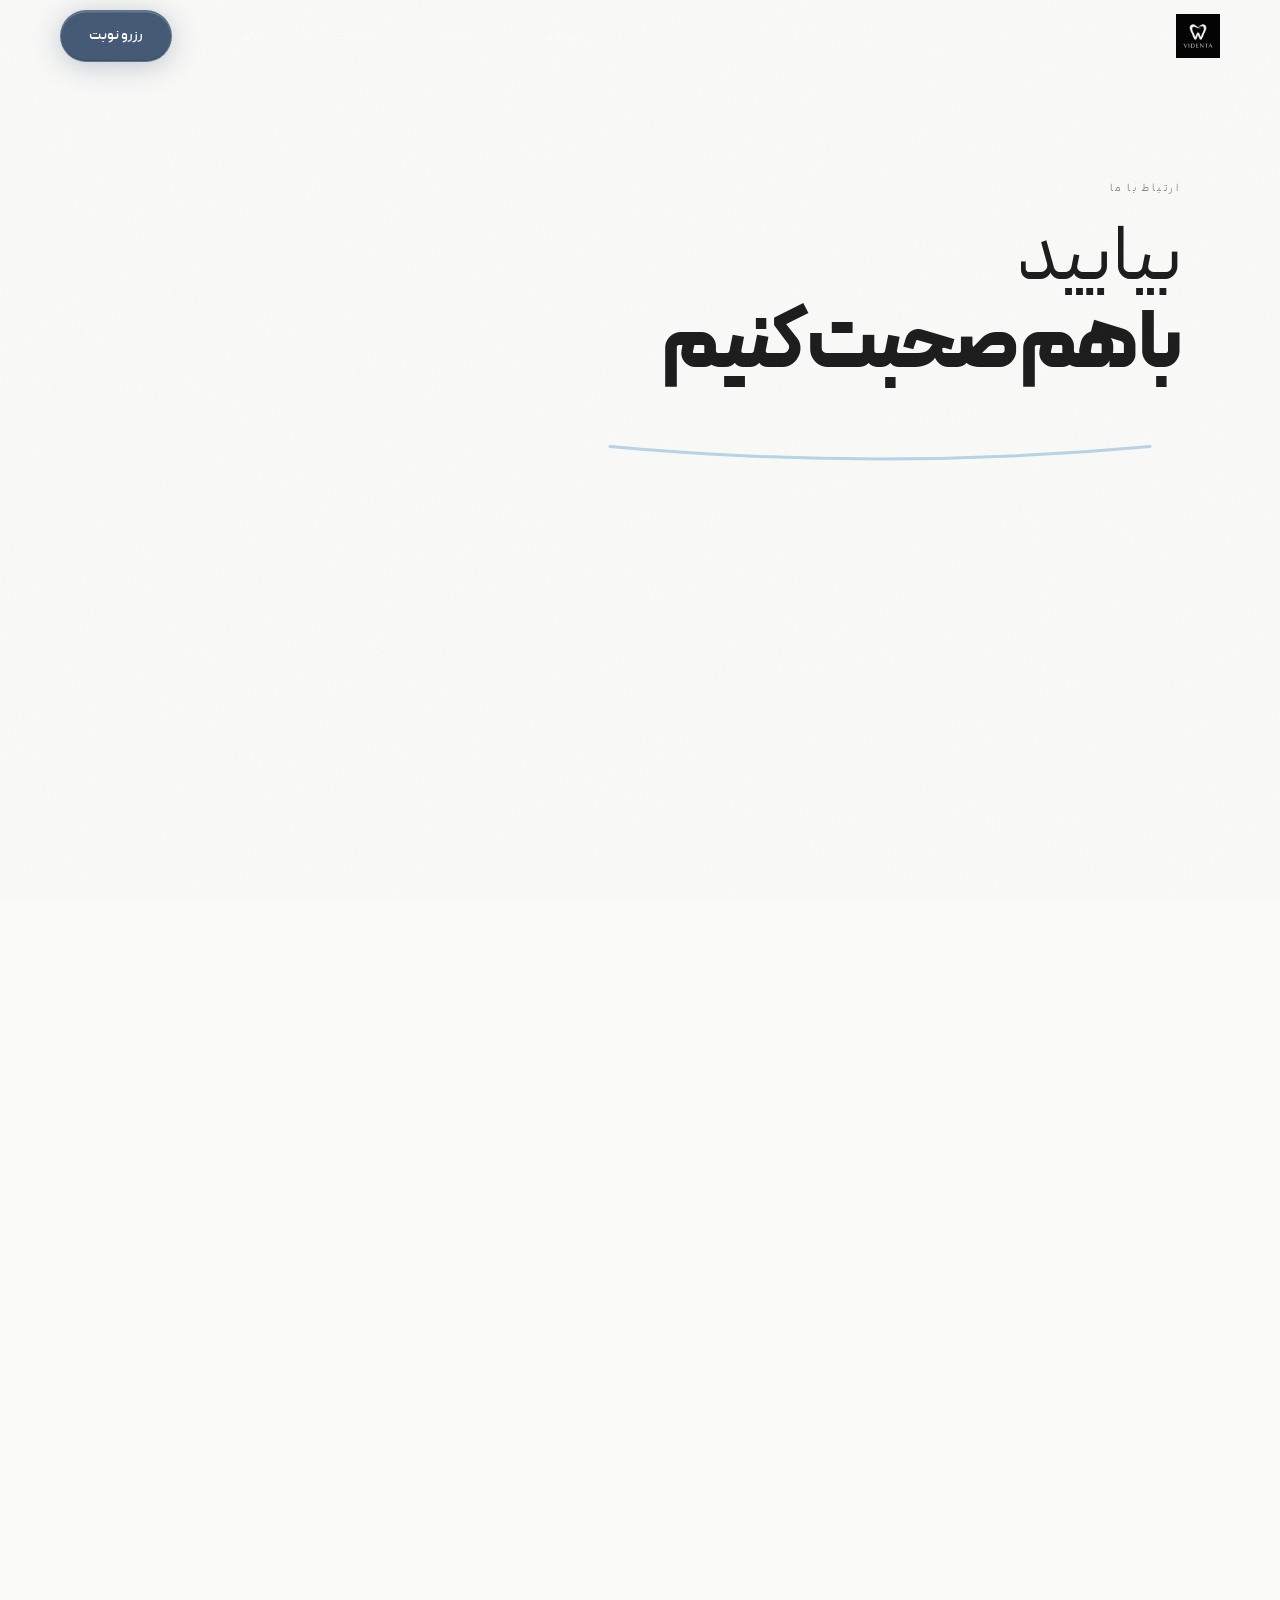
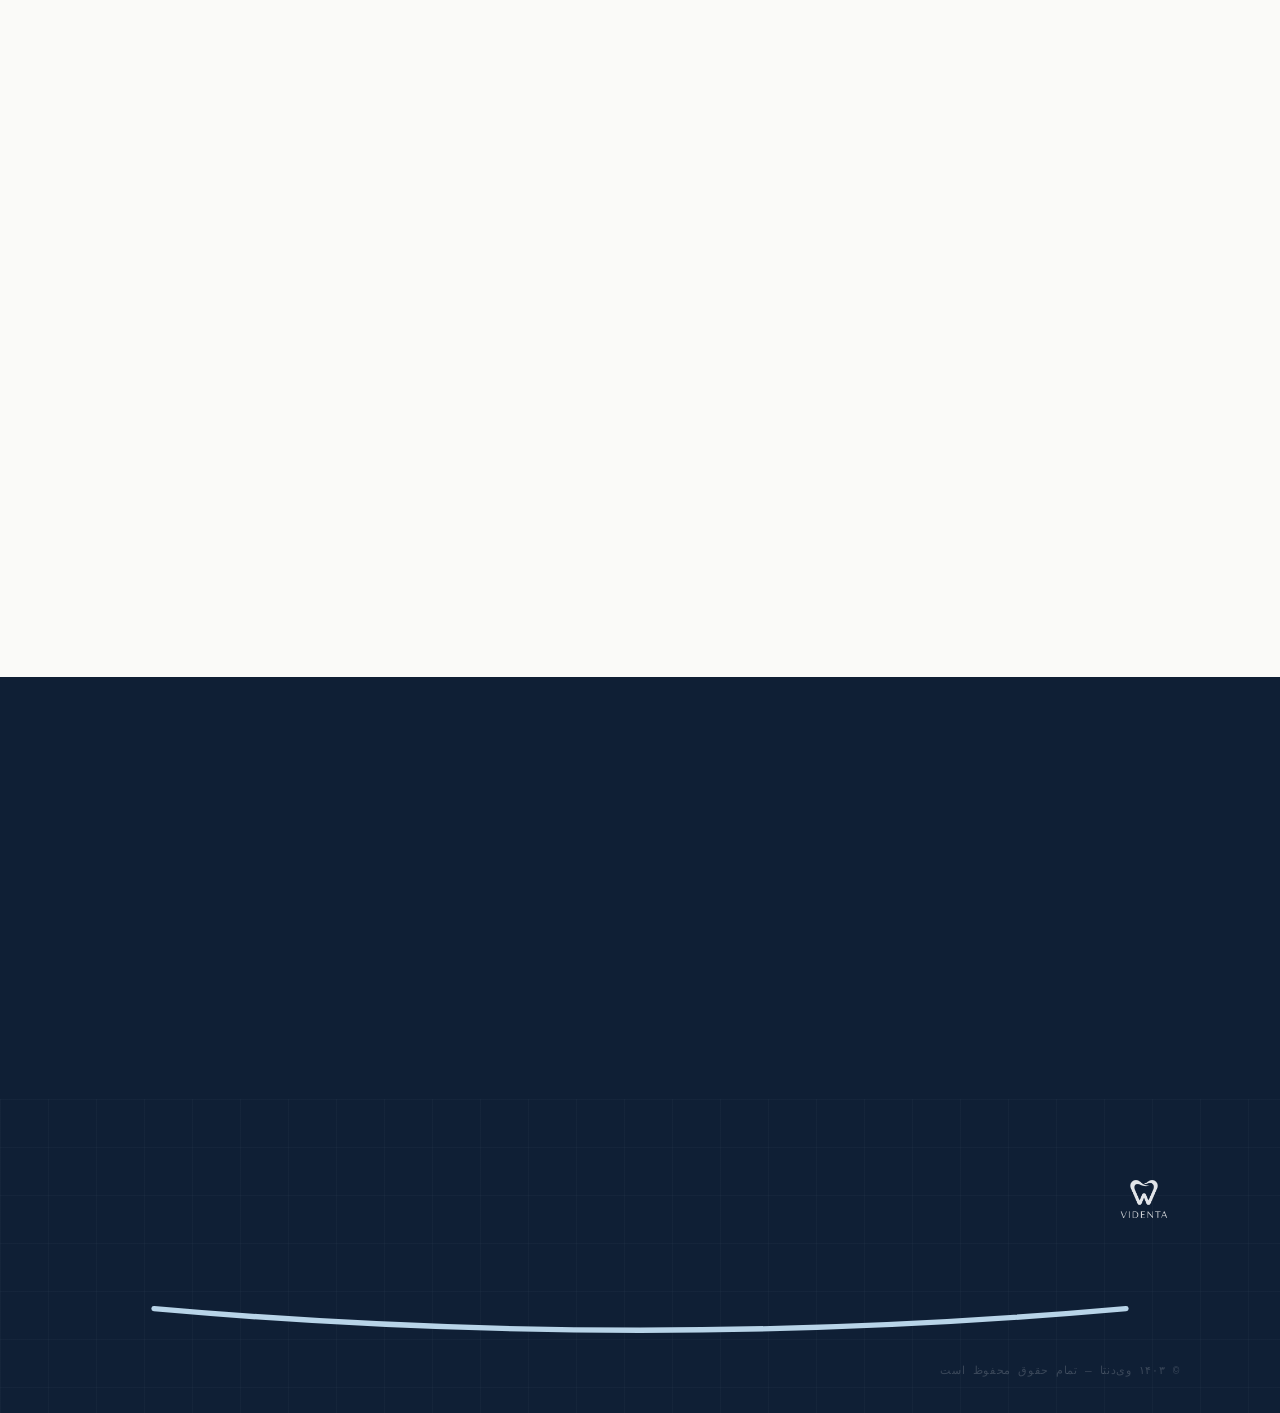
==== commit ec9fa7eb: "Remove hamburger menu from mobile, fix mobile nav and BA images - Remove hamburger button from all H" ====
--- a/contact.html
+++ b/contact.html
@@ -9,6 +9,7 @@
   <link rel="stylesheet" href="css/style.css">
   <link rel="stylesheet" href="css/contact.css">
   <link rel="stylesheet" href="css/glass.css">
+  <link rel="stylesheet" href="css/responsive.css">
 </head>
 <body>
 
@@ -38,9 +39,6 @@
         <li><a href="contact.html"        class="nav-link active">تماس</a></li>
       </ul>
       <a href="contact.html" class="nav-cta glass-btn glass-btn-navy magnetic">رزرو نوبت</a>
-      <button class="hamburger" id="hamburger" aria-label="باز کردن منو" aria-expanded="false">
-        <span></span><span></span><span></span>
-      </button>
     </div>
   </nav>
   <div class="mobile-overlay" id="mobileOverlay"></div>
--- a/css/style.css
+++ b/css/style.css
@@ -250,10 +250,14 @@
   position: fixed;
   inset: 0;
   z-index: 900;
-  display: none;
+  background: rgba(0, 0, 0, 0.45);
+  opacity: 0;
+  pointer-events: none;
+  transition: opacity 0.35s ease;
 }
 .mobile-overlay.open {
-  display: block;
+  opacity: 1;
+  pointer-events: auto;
 }
 
 @media (max-width: 768px) {
@@ -276,9 +280,10 @@
   }
   .nav-links.open { transform: translateX(0); }
   .nav-link { font-size: 18px; color: var(--text); }
-  .nav-cta { display: none; }
-  .hamburger { display: flex; margin-right: 0; margin-right: auto; }
-  .nav-links { margin-right: 0; }
+  .nav-cta { display: flex; }
+  .hamburger { display: none; }
+  .nav-links { display: none; }
+  .mobile-overlay { display: none !important; }
 }
 
 /* ═══════════════════════════════════════════════════
--- a/css/responsive.css
+++ b/css/responsive.css
@@ -0,0 +1,294 @@
+/* ═══════════════════════════════════════════════════
+   Responsive Fixes — Mobile First
+   Breakpoints: 1200 / 1024 / 768 / 480 / 360
+   ═══════════════════════════════════════════════════ */
+
+/* ─────────────────────────────────────
+   1200px — Large tablet / small laptop
+───────────────────────────────────── */
+@media (max-width: 1200px) {
+  .services-grid { grid-template-columns: repeat(2, 1fr); gap: 16px; }
+  .about-grid { gap: 48px; }
+  .contact-inner { gap: 40px; }
+}
+
+/* ─────────────────────────────────────
+   1024px — Tablet landscape
+───────────────────────────────────── */
+@media (max-width: 1024px) {
+  /* Footer */
+  .footer-top-row { gap: 24px; }
+  .footer-phone   { font-size: 26px; }
+
+  /* Articles */
+  .articles-grid  { grid-template-columns: repeat(2, 1fr); }
+
+  /* Contact page cards */
+  .cards-grid { grid-template-columns: repeat(2, 1fr); }
+
+  /* Service desc */
+  .service-desc-grid { gap: 48px; }
+  .consult-inner     { gap: 48px; }
+}
+
+/* ─────────────────────────────────────
+   768px — Tablet portrait / large phone
+───────────────────────────────────── */
+@media (max-width: 768px) {
+
+  /* ── Global ── */
+  html { font-size: 15px; }
+  body { -webkit-text-size-adjust: 100%; }
+
+  /* ── iOS input zoom prevention (font < 16px causes Safari to zoom) ── */
+  input, textarea, select { font-size: 16px !important; }
+
+  /* ── Navbar ── */
+  .navbar { height: 64px; }
+  .nav-logo-img { height: 38px; }
+
+  /* Hamburger visible on dark hero background */
+  .navbar:not(.scrolled) .hamburger span { background: rgba(255,255,255,0.85); }
+
+  /* Slide panel: full-screen for better UX */
+  .nav-links {
+    width: 100%;
+    padding: 80px 32px 48px;
+    align-items: flex-start;
+    gap: 24px;
+  }
+  .nav-links .nav-link { font-size: 20px; }
+
+  /* ── Hero ── */
+  .hero-eyebrow { font-size: 10px; letter-spacing: 0.18em; margin-bottom: 20px; }
+  .hero-title   { margin-bottom: 20px; }
+  .hero-smile   { width: 180px; margin-bottom: 16px; }
+  .hero-tagline { font-size: 14px; margin-bottom: 32px; }
+  .hero-scroll-btn { padding: 10px 20px; font-size: 12px; }
+
+  /* ── Services (dark) ── */
+  .services-big-title { font-size: clamp(42px, 11vw, 68px); }
+  .services-grid      { grid-template-columns: 1fr; gap: 12px; }
+  .service-card       { padding: 32px 24px; text-align: right; }
+  .service-name       { font-size: 20px; }
+  .service-desc       { font-size: 13px; min-height: auto; }
+
+  /* ── About ── */
+  .about-grid    { grid-template-columns: 1fr; gap: 32px; }
+  .about-text    { padding-right: 0; }
+  .about-visual  { display: flex; flex-direction: column; align-items: center; }
+  .about-img-ring {
+    max-width: 280px;
+    border-radius: 140px 140px 100px 100px;
+    margin: 0 auto;
+  }
+  .about-badge {
+    position: static;
+    transform: none;
+    margin: 20px auto 0;
+    display: inline-flex;
+  }
+  .text-link { justify-content: flex-start; }
+
+  /* ── Articles ── */
+  .articles-grid { grid-template-columns: 1fr; }
+  .article-img   { height: 180px; }
+  .article-body  { padding: 20px; }
+  .article-title { font-size: 14px; }
+
+  /* ── Contact (index) ── */
+  .contact-inner      { grid-template-columns: 1fr; gap: 32px; }
+  .contact-form-card  { padding: 28px 20px; }
+  .quick-form-row     { grid-template-columns: 1fr; }
+
+  /* ── Footer ── */
+  .footer { padding: 48px 0 24px; }
+  .footer-top-row    { flex-direction: column; align-items: flex-start; gap: 20px; padding-bottom: 32px; }
+  .footer-cta-col    { text-align: right; }
+  .footer-phone      { font-size: 24px; }
+  .footer-nav-row    { flex-direction: column; align-items: flex-start; gap: 16px; padding-bottom: 28px; }
+  .footer-nav        { gap: 16px; flex-direction: column; }
+  .footer-nav a      { font-size: 15px; }
+  .footer-socials    { gap: 8px; }
+  .footer-bottom-row { flex-direction: column-reverse; gap: 6px; }
+  .footer-address    { font-size: 12px; }
+  .footer-copy       { font-size: 10px; }
+
+  /* Compat footer */
+  .footer-top { grid-template-columns: 1fr 1fr; }
+
+  /* ── Float widget ── */
+  .float-widget { left: 12px; bottom: 12px; }
+  .float-panel  { width: calc(100vw - 24px); max-width: none; }
+  .float-trigger { width: 52px; height: 52px; }
+  .trigger-face  { width: 52px; height: 52px; }
+}
+
+/* ─────────────────────────────────────
+   480px — Small phone
+───────────────────────────────────── */
+@media (max-width: 480px) {
+  /* Restore reasonable font sizes on small inputs after the 16px floor */
+  .ms-hint { font-size: 13px !important; }
+  .ms-chip span { font-size: 14px !important; }
+
+
+  /* ── Global ── */
+  .container { padding: 0 16px; }
+  .section-title { font-size: 28px; }
+
+  /* ── Loader ── */
+  .loader-logo-img  { width: 150px; }
+  .loader-smile-svg { width: 110px; }
+
+  /* ── Navbar ── */
+  .nav-logo-img { height: 34px; }
+  .navbar { padding: 0 16px; }
+
+  /* ── Hero ── */
+  .hero-content { padding: 0 16px; }
+  .hero-title .title-thin,
+  .hero-title .title-bold { letter-spacing: -0.01em; }
+  .hero-smile { width: 140px; }
+
+  /* ── Services ── */
+  .services-big-title { font-size: 40px; letter-spacing: -0.02em; }
+  .dark-section { padding: 48px 0; }
+  .services-header { margin-bottom: 40px; }
+
+  /* ── Articles ── */
+  .articles-grid { grid-template-columns: 1fr; gap: 16px; }
+
+  /* ── Contact form card ── */
+  .contact-form-card { padding: 24px 16px; border-radius: 16px; }
+  .form-card-lead { font-size: 13px; margin-bottom: 20px; }
+
+  /* ── Multistep form ── */
+  .ms-chips { gap: 6px; }
+  .ms-chip span { padding: 7px 12px; font-size: 12px; }
+  .ms-actions { flex-direction: column; gap: 8px; }
+  .ms-back,
+  .ms-next,
+  .ms-submit { width: 100%; justify-content: center; }
+
+  /* ── Footer ── */
+  .footer-logo-img { height: 56px; }
+  .footer-phone    { font-size: 20px; }
+  .footer-nav      { gap: 12px; }
+  .footer-socials  { flex-wrap: wrap; }
+  .social-icon-btn { width: 40px; height: 40px; }
+
+  /* ── Float widget ── */
+  .float-panel { border-radius: 16px; }
+  .float-panel-body { padding: 16px; }
+  .float-greeting { font-size: 12px; }
+
+  /* ── Glass buttons ── */
+  .glass-btn { padding: 11px 20px; font-size: 13px; }
+  .glass-btn-sm { padding: 8px 14px; font-size: 12px; }
+}
+
+/* ─────────────────────────────────────
+   360px — Minimum supported width
+───────────────────────────────────── */
+@media (max-width: 360px) {
+  :root { --pad-mobile: 48px; }
+  .container { padding: 0 14px; }
+
+  .services-big-title { font-size: 36px; }
+  .section-title      { font-size: 26px; }
+  .hero-title         { font-size: 34px; }
+
+  .footer-phone   { font-size: 18px; }
+  .footer-address { display: none; } /* too tight at 360px */
+}
+
+/* ═══════════════════════════════════════════════════
+   Service pages — responsive
+   ═══════════════════════════════════════════════════ */
+@media (max-width: 768px) {
+  .service-hero { padding: 120px 0 56px; }
+
+  .service-h1 { font-size: clamp(40px, 10vw, 64px); }
+  .service-lead { font-size: 15px; }
+
+  .back-link { margin-bottom: 28px; font-size: 12px; padding: 10px 18px; min-height: 44px; }
+
+  /* BA Slider */
+  .ba-slider { height: 260px; border-radius: 16px; }
+  .ba-handle-btn { width: 36px; height: 36px; }
+  .ba-label { font-size: 10px; padding: 4px 10px; }
+
+  /* Features */
+  .service-features { max-width: 100%; }
+  .feature-item { padding: 16px 0; gap: 12px; }
+  .feature-icon { width: 24px; height: 24px; font-size: 12px; }
+  .feature-item h4 { font-size: 14px; }
+  .feature-item p  { font-size: 12px; }
+
+  /* Consult section */
+  .consult-inner { grid-template-columns: 1fr; gap: 32px; }
+  .consult-form  { padding: 24px 20px; }
+  .consult-contact a { font-size: 18px; }
+
+  /* Footer compat (service pages) — 2 columns on tablet */
+  .footer-top { grid-template-columns: 1fr 1fr !important; gap: 28px !important; }
+}
+
+@media (max-width: 480px) {
+  .service-hero { padding: 100px 0 44px; }
+  .service-h1   { font-size: 36px; }
+  .ba-slider    { height: 220px; border-radius: 12px; }
+  .ba-section .section-header { margin-bottom: 28px; }
+  .service-desc-section { padding: 48px 0; }
+  .consult-section { padding: 48px 0; }
+
+  /* Footer compat (service pages) — single column on phones */
+  .footer-top { grid-template-columns: 1fr !important; gap: 24px !important; }
+}
+
+/* ═══════════════════════════════════════════════════
+   Contact page — responsive
+   ═══════════════════════════════════════════════════ */
+@media (max-width: 768px) {
+  .contact-hero { padding: 120px 0 48px; }
+  .contact-h1   { font-size: clamp(38px, 9vw, 60px); }
+  .cards-grid   { grid-template-columns: 1fr 1fr; gap: 16px; }
+  .info-card    { padding: 24px 20px; }
+  .map-wrap     { height: 260px; border-radius: 16px; }
+  .cf-inner     { grid-template-columns: 1fr; gap: 32px; }
+  .cf-form      { padding: 28px 20px; }
+  .form-row     { grid-template-columns: 1fr; gap: 12px; }
+}
+
+@media (max-width: 480px) {
+  .contact-hero { padding: 100px 0 36px; }
+  .cards-grid   { grid-template-columns: 1fr; gap: 12px; }
+  .map-wrap     { height: 220px; }
+  .book-cta     { padding: 48px 0; }
+}
+
+/* ═══════════════════════════════════════════════════
+   Touch & accessibility
+   ═══════════════════════════════════════════════════ */
+
+/* Ensure all tap targets are ≥ 44px */
+@media (max-width: 768px) {
+  .nav-link    { min-height: 44px; display: flex; align-items: center; }
+  .social-icon-btn { width: 44px; height: 44px; }
+  .ms-chip span { min-height: 40px; display: flex; align-items: center; }
+  .float-trigger { width: 56px; height: 56px; }
+}
+
+/* Respect reduced motion */
+@media (prefers-reduced-motion: reduce) {
+  *, *::before, *::after {
+    animation-duration: 0.01ms !important;
+    transition-duration: 0.01ms !important;
+  }
+  .smile-path { animation: none; stroke-dashoffset: 0; }
+}
+
+/* Prevent horizontal scroll */
+html, body { overflow-x: hidden; max-width: 100vw; }
+img, video, svg { max-width: 100%; }
